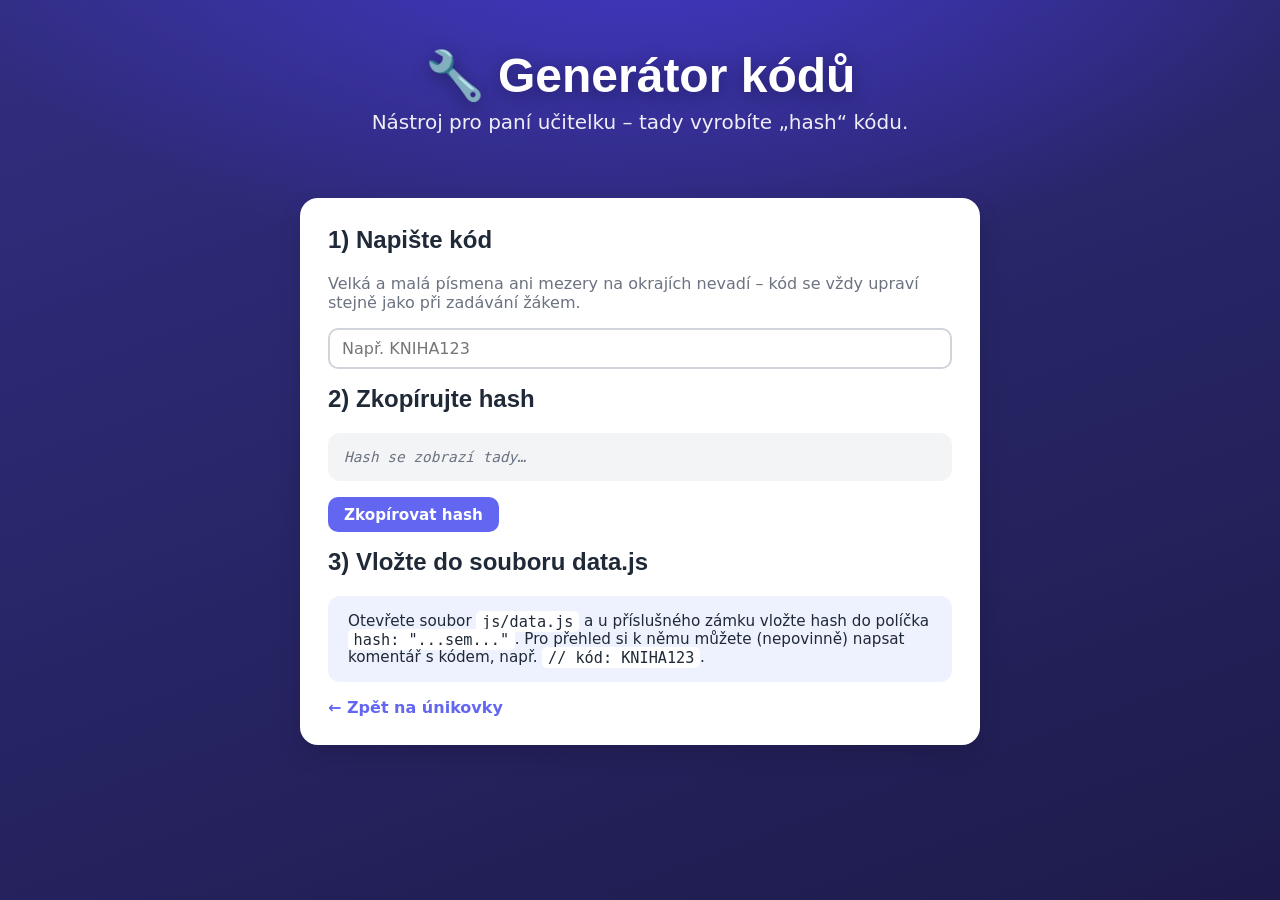
==== admin.html @ 62081350 "Web s únikovkami pro paní učitelku Plosovou Statický web (HTML/CSS/JS) s únikovkami rozdělenými podl" ====
<!DOCTYPE html>
<html lang="cs">
  <head>
    <meta charset="utf-8" />
    <meta name="viewport" content="width=device-width, initial-scale=1" />
    <title>Generátor kódů – únikovky</title>
    <link rel="stylesheet" href="css/styles.css" />
    <style>
      .panel {
        background: #fff;
        max-width: 680px;
        margin: 2rem auto;
        padding: 1.75rem;
        border-radius: var(--radius);
        box-shadow: var(--stin);
      }
      .panel h2 {
        font-family: "Baloo 2", "Nunito", sans-serif;
        margin-top: 0;
      }
      .panel p {
        color: var(--text-svetly);
      }
      .radek {
        display: flex;
        gap: 0.5rem;
        margin: 1rem 0;
      }
      .radek input {
        flex: 1;
      }
      .vysledek {
        background: #f3f4f6;
        border-radius: 12px;
        padding: 1rem;
        word-break: break-all;
        font-family: ui-monospace, "SFMono-Regular", Menlo, Consolas, monospace;
        font-size: 0.9rem;
        min-height: 1.2em;
      }
      .vysledek.prazdny {
        color: var(--text-svetly);
        font-style: italic;
      }
      .navod {
        background: #eef2ff;
        border-radius: 12px;
        padding: 1rem 1.25rem;
        font-size: 0.95rem;
        color: var(--text);
      }
      .navod code {
        background: #fff;
        padding: 0.1rem 0.35rem;
        border-radius: 5px;
      }
      .zpet {
        display: inline-block;
        margin-top: 1rem;
        color: var(--akcent);
        font-weight: 700;
        text-decoration: none;
      }
      .kopirovano {
        color: var(--zelena-tmava);
        font-weight: 700;
        font-size: 0.85rem;
        margin-left: 0.5rem;
      }
    </style>
  </head>
  <body>
    <header class="hlavicka">
      <h1>🔧 Generátor kódů</h1>
      <p class="podnadpis">Nástroj pro paní učitelku – tady vyrobíte „hash“ kódu.</p>
    </header>

    <main>
      <div class="panel">
        <h2>1) Napište kód</h2>
        <p>
          Velká a malá písmena ani mezery na okrajích nevadí – kód se vždy upraví
          stejně jako při zadávání žákem.
        </p>
        <div class="radek">
          <input
            id="kod"
            class="vstup-kod"
            type="text"
            placeholder="Např. KNIHA123"
            autocomplete="off"
          />
        </div>

        <h2>2) Zkopírujte hash</h2>
        <div id="vysledek" class="vysledek prazdny">
          Hash se zobrazí tady…
        </div>
        <div class="radek">
          <button id="kopirovat" class="tlacitko" type="button">
            Zkopírovat hash
          </button>
          <span id="kopirovano" class="kopirovano" hidden>✅ Zkopírováno</span>
        </div>

        <h2>3) Vložte do souboru data.js</h2>
        <div class="navod">
          Otevřete soubor <code>js/data.js</code> a u příslušného zámku vložte
          hash do políčka <code>hash: "...sem..."</code>. Pro přehled si k němu
          můžete (nepovinně) napsat komentář s kódem, např.
          <code>// kód: KNIHA123</code>.
        </div>

        <a class="zpet" href="index.html">← Zpět na únikovky</a>
      </div>
    </main>

    <script src="js/hash.js"></script>
    <script>
      const kod = document.getElementById("kod");
      const vysledek = document.getElementById("vysledek");
      const kopirovat = document.getElementById("kopirovat");
      const kopirovano = document.getElementById("kopirovano");

      async function prepocti() {
        const hodnota = kod.value;
        if (!hodnota.trim()) {
          vysledek.textContent = "Hash se zobrazí tady…";
          vysledek.classList.add("prazdny");
          return;
        }
        vysledek.textContent = await vypocitejHash(hodnota);
        vysledek.classList.remove("prazdny");
      }

      kod.addEventListener("input", () => {
        kopirovano.hidden = true;
        prepocti();
      });

      kopirovat.addEventListener("click", async () => {
        if (vysledek.classList.contains("prazdny")) return;
        try {
          await navigator.clipboard.writeText(vysledek.textContent.trim());
          kopirovano.hidden = false;
        } catch (e) {
          // Záloha: označení textu, pokud schránka není dostupná
          const r = document.createRange();
          r.selectNodeContents(vysledek);
          const s = window.getSelection();
          s.removeAllRanges();
          s.addRange(r);
        }
      });
    </script>
  </body>
</html>
---- css/styles.css ----
/* ==========================================================================
   STYLY WEBU ÚNIKOVEK
   ========================================================================== */

:root {
  --pozadi-1: #312e81;
  --pozadi-2: #1e1b4b;
  --karta: #ffffff;
  --text: #1f2937;
  --text-svetly: #6b7280;
  --akcent: #6366f1;
  --akcent-tmavy: #4f46e5;
  --zelena: #22c55e;
  --zelena-svetla: #dcfce7;
  --zelena-tmava: #15803d;
  --cervena: #ef4444;
  --cervena-svetla: #fee2e2;
  --stin: 0 10px 25px rgba(0, 0, 0, 0.12);
  --radius: 18px;
}

* {
  box-sizing: border-box;
}

body {
  margin: 0;
  font-family: "Nunito", system-ui, -apple-system, "Segoe UI", sans-serif;
  color: var(--text);
  background: radial-gradient(
      1200px 600px at 50% -10%,
      #4338ca 0%,
      transparent 60%
    ),
    linear-gradient(160deg, var(--pozadi-1), var(--pozadi-2));
  min-height: 100vh;
  background-attachment: fixed;
}

/* --- Hlavička ------------------------------------------------------------ */
.hlavicka {
  text-align: center;
  color: #fff;
  padding: 3rem 1.25rem 1rem;
}

.hlavicka h1 {
  font-family: "Baloo 2", "Nunito", sans-serif;
  font-weight: 800;
  font-size: clamp(1.8rem, 5vw, 3rem);
  margin: 0 0 0.4rem;
  text-shadow: 0 4px 18px rgba(0, 0, 0, 0.35);
}

.podnadpis {
  margin: 0;
  font-size: clamp(1rem, 2.5vw, 1.25rem);
  opacity: 0.92;
}

main {
  max-width: 1100px;
  margin: 0 auto;
  padding: 1rem 1.25rem 2rem;
}

/* --- Třída --------------------------------------------------------------- */
.trida {
  margin: 2rem 0;
}

.hlavicka-tridy {
  display: flex;
  align-items: center;
  gap: 0.75rem;
  margin-bottom: 1rem;
}

.nazev-tridy {
  font-family: "Baloo 2", "Nunito", sans-serif;
  color: #fff;
  font-size: clamp(1.3rem, 3.5vw, 1.9rem);
  margin: 0;
  padding: 0.35rem 1rem;
  background: rgba(255, 255, 255, 0.12);
  border: 1px solid rgba(255, 255, 255, 0.18);
  border-radius: 999px;
  backdrop-filter: blur(4px);
}

/* --- Mřížka únikovek ----------------------------------------------------- */
.mrizka {
  display: grid;
  grid-template-columns: repeat(auto-fill, minmax(300px, 1fr));
  gap: 1.25rem;
}

/* --- Karta únikovky ------------------------------------------------------ */
.karta {
  background: var(--karta);
  border-radius: var(--radius);
  box-shadow: var(--stin);
  padding: 1.25rem;
  display: flex;
  flex-direction: column;
  gap: 1rem;
  border: 3px solid transparent;
  transition: border-color 0.3s ease, transform 0.2s ease;
}

.karta.dokonceno {
  border-color: var(--zelena);
}

.karta-hlavicka {
  position: relative;
  padding-right: 4.5rem;
}

.nazev-unikovky {
  font-family: "Baloo 2", "Nunito", sans-serif;
  font-size: 1.3rem;
  margin: 0 0 0.25rem;
  color: var(--text);
}

.popis {
  margin: 0;
  color: var(--text-svetly);
  font-size: 0.95rem;
}

.odznak {
  position: absolute;
  top: 0;
  right: 0;
  background: #f3f4f6;
  color: var(--text-svetly);
  font-weight: 700;
  font-size: 0.85rem;
  padding: 0.3rem 0.6rem;
  border-radius: 999px;
  white-space: nowrap;
}

.odznak.hotovo {
  background: var(--zelena-svetla);
  color: var(--zelena-tmava);
}

/* --- Seznam zámků -------------------------------------------------------- */
.zamky {
  list-style: none;
  margin: 0;
  padding: 0;
  display: flex;
  flex-direction: column;
  gap: 0.75rem;
}

.zamek-radek {
  position: relative;
  display: flex;
  gap: 0.75rem;
  align-items: flex-start;
  background: #f9fafb;
  border: 2px solid #eef0f4;
  border-radius: 14px;
  padding: 0.75rem;
  overflow: hidden;
  transition: background 0.35s ease, border-color 0.35s ease;
}

.zamek-radek.odemknuto {
  background: var(--zelena-svetla);
  border-color: var(--zelena);
}

.zamek-ikona {
  font-size: 1.6rem;
  line-height: 1.6;
  flex-shrink: 0;
  transition: transform 0.3s ease;
}

.zamek-radek.odemknuto .zamek-ikona {
  transform: scale(1.15);
  animation: poskoceni 0.5s ease;
}

.zamek-stred {
  flex: 1;
  min-width: 0;
}

.zamek-nazev {
  margin: 0 0 0.5rem;
  font-weight: 700;
  font-size: 0.98rem;
}

.zamek-radek.odemknuto .zamek-nazev {
  color: var(--zelena-tmava);
}

/* --- Formulář pro kód ---------------------------------------------------- */
.form-kod {
  display: flex;
  gap: 0.5rem;
}

.vstup-kod {
  flex: 1;
  min-width: 0;
  padding: 0.55rem 0.75rem;
  border: 2px solid #d1d5db;
  border-radius: 10px;
  font-size: 1rem;
  font-family: inherit;
  outline: none;
  transition: border-color 0.2s ease;
}

.vstup-kod:focus {
  border-color: var(--akcent);
}

.tlacitko {
  background: var(--akcent);
  color: #fff;
  border: none;
  border-radius: 10px;
  padding: 0.55rem 1rem;
  font-size: 0.95rem;
  font-weight: 700;
  font-family: inherit;
  cursor: pointer;
  transition: background 0.2s ease, transform 0.1s ease;
  white-space: nowrap;
}

.tlacitko:hover:not(:disabled) {
  background: var(--akcent-tmavy);
}

.tlacitko:active:not(:disabled) {
  transform: scale(0.96);
}

.tlacitko:disabled {
  opacity: 0.55;
  cursor: default;
}

.zamek-radek.odemknuto .tlacitko {
  background: var(--zelena);
}

/* --- Stavové hlášky ------------------------------------------------------ */
.stav {
  margin: 0.4rem 0 0;
  font-size: 0.88rem;
  font-weight: 700;
  min-height: 1.1em;
}

.stav.uspech {
  color: var(--zelena-tmava);
}

.stav.chyba {
  color: var(--cervena);
}

/* --- Patička ------------------------------------------------------------- */
.paticka {
  text-align: center;
  color: rgba(255, 255, 255, 0.85);
  padding: 1.5rem 1rem 2.5rem;
  font-size: 0.95rem;
}

/* --- Animace ------------------------------------------------------------- */
@keyframes poskoceni {
  0% { transform: scale(1); }
  50% { transform: scale(1.35) rotate(-8deg); }
  100% { transform: scale(1.15); }
}

.zatreseni {
  animation: zatreseni 0.4s ease;
}

@keyframes zatreseni {
  0%, 100% { transform: translateX(0); }
  20%, 60% { transform: translateX(-7px); }
  40%, 80% { transform: translateX(7px); }
}

/* Konfety */
.konfeta {
  position: absolute;
  top: -10px;
  width: 9px;
  height: 9px;
  border-radius: 2px;
  pointer-events: none;
  animation: padani 1.3s ease-in forwards;
}

@keyframes padani {
  0% { transform: translateY(0) rotate(0deg); opacity: 1; }
  100% { transform: translateY(160px) rotate(540deg); opacity: 0; }
}

@media (prefers-reduced-motion: reduce) {
  *,
  *::before,
  *::after {
    animation: none !important;
    transition: none !important;
  }
}

/* --- Menší obrazovky ----------------------------------------------------- */
@media (max-width: 420px) {
  .form-kod {
    flex-direction: column;
  }
  .tlacitko {
    width: 100%;
  }
}
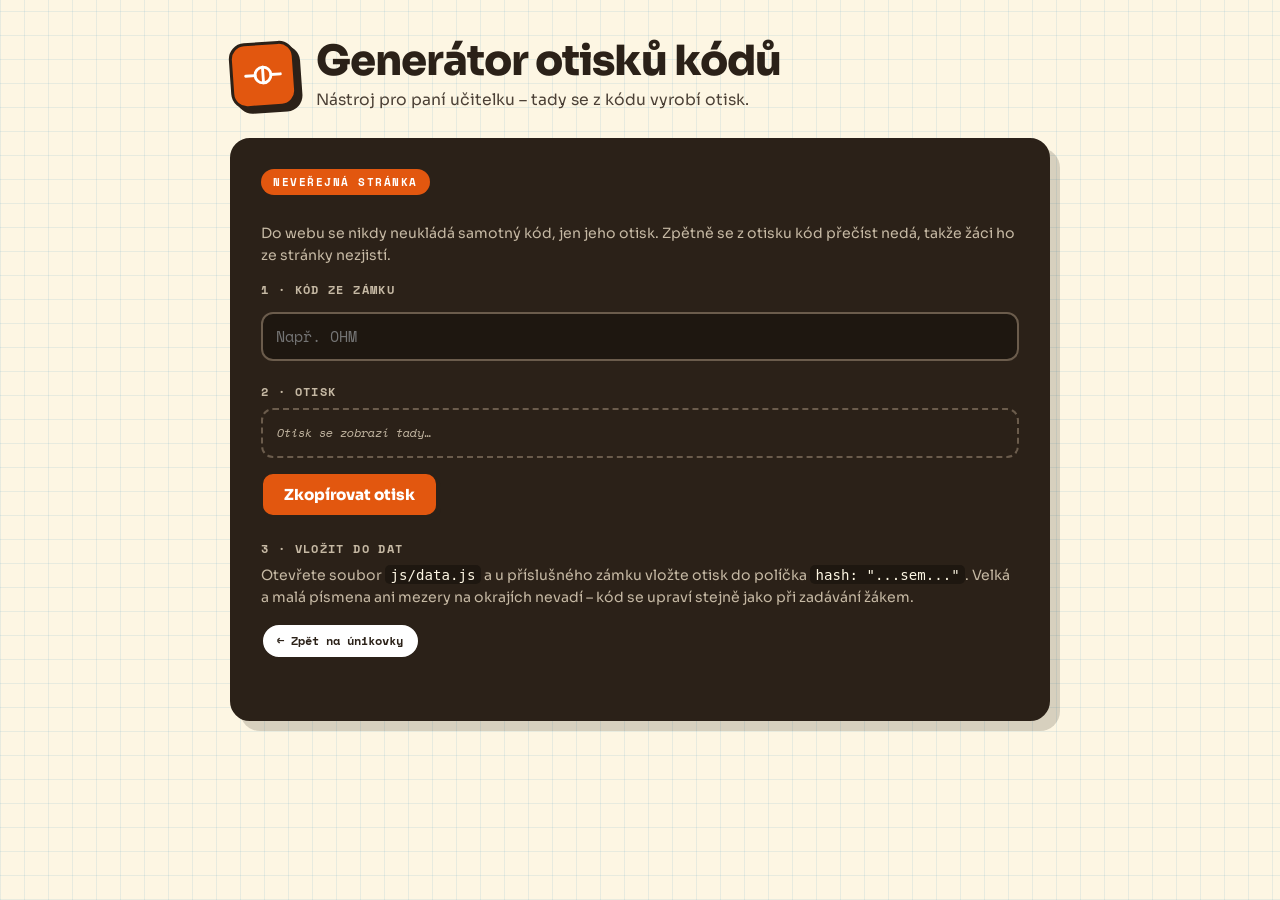
==== commit 8b3e1858: "Redesign: neveřejný generátor otisků (admin.html) a přepsaný README" ====
--- a/admin.html
+++ b/admin.html
@@ -3,115 +3,66 @@
   <head>
     <meta charset="utf-8" />
     <meta name="viewport" content="width=device-width, initial-scale=1" />
-    <title>Generátor kódů – únikovky</title>
+    <title>Generátor otisků – únikovky</title>
+    <meta name="description" content="Nástroj pro vytvoření otisku kódu." />
+    <link rel="preconnect" href="https://fonts.gstatic.com" crossorigin />
+    <link
+      href="https://fonts.googleapis.com/css2?family=Sora:wght@400;600;700;800&family=Space+Mono:wght@400;700&display=swap"
+      rel="stylesheet"
+    />
     <link rel="stylesheet" href="css/styles.css" />
-    <style>
-      .panel {
-        background: #fff;
-        max-width: 680px;
-        margin: 2rem auto;
-        padding: 1.75rem;
-        border-radius: var(--radius);
-        box-shadow: var(--stin);
-      }
-      .panel h2 {
-        font-family: "Baloo 2", "Nunito", sans-serif;
-        margin-top: 0;
-      }
-      .panel p {
-        color: var(--text-svetly);
-      }
-      .radek {
-        display: flex;
-        gap: 0.5rem;
-        margin: 1rem 0;
-      }
-      .radek input {
-        flex: 1;
-      }
-      .vysledek {
-        background: #f3f4f6;
-        border-radius: 12px;
-        padding: 1rem;
-        word-break: break-all;
-        font-family: ui-monospace, "SFMono-Regular", Menlo, Consolas, monospace;
-        font-size: 0.9rem;
-        min-height: 1.2em;
-      }
-      .vysledek.prazdny {
-        color: var(--text-svetly);
-        font-style: italic;
-      }
-      .navod {
-        background: #eef2ff;
-        border-radius: 12px;
-        padding: 1rem 1.25rem;
-        font-size: 0.95rem;
-        color: var(--text);
-      }
-      .navod code {
-        background: #fff;
-        padding: 0.1rem 0.35rem;
-        border-radius: 5px;
-      }
-      .zpet {
-        display: inline-block;
-        margin-top: 1rem;
-        color: var(--akcent);
-        font-weight: 700;
-        text-decoration: none;
-      }
-      .kopirovano {
-        color: var(--zelena-tmava);
-        font-weight: 700;
-        font-size: 0.85rem;
-        margin-left: 0.5rem;
-      }
-    </style>
+    <link
+      rel="icon"
+      href="data:image/svg+xml,<svg xmlns='http://www.w3.org/2000/svg' viewBox='0 0 24 24' fill='none' stroke='%23e2570f' stroke-width='2'><circle cx='12' cy='12' r='5'/><path d='M1 12h6M17 12h6M12 7v10'/></svg>"
+    />
+    <meta name="robots" content="noindex" />
   </head>
   <body>
     <header class="hlavicka">
-      <h1>🔧 Generátor kódů</h1>
-      <p class="podnadpis">Nástroj pro paní učitelku – tady vyrobíte „hash“ kódu.</p>
+      <span class="hlavicka-znak"><svg width="38" height="38" viewBox="0 0 24 24" fill="none" stroke="currentColor" stroke-width="1.8" stroke-linecap="round" stroke-linejoin="round" aria-hidden="true"><circle cx="12" cy="12" r="5"/><path d="M1 12h6M17 12h6M12 7v10"/></svg></span>
+      <div>
+        <h1>Generátor otisků kódů</h1>
+        <p class="podnadpis">Nástroj pro paní učitelku – tady se z kódu vyrobí otisk.</p>
+      </div>
     </header>
 
     <main>
       <div class="panel">
-        <h2>1) Napište kód</h2>
-        <p>
-          Velká a malá písmena ani mezery na okrajích nevadí – kód se vždy upraví
-          stejně jako při zadávání žákem.
+        <span class="stitek-neverejne">NEVEŘEJNÁ STRÁNKA</span>
+        <p class="navod">
+          Do webu se nikdy neukládá samotný kód, jen jeho otisk. Zpětně se
+          z otisku kód přečíst nedá, takže žáci ho ze stránky nezjistí.
         </p>
+
+        <h2>1 · Kód ze zámku</h2>
         <div class="radek">
           <input
             id="kod"
             class="vstup-kod"
             type="text"
-            placeholder="Např. KNIHA123"
+            placeholder="Např. OHM"
             autocomplete="off"
           />
         </div>
 
-        <h2>2) Zkopírujte hash</h2>
-        <div id="vysledek" class="vysledek prazdny">
-          Hash se zobrazí tady…
-        </div>
+        <h2>2 · Otisk</h2>
+        <div id="vysledek" class="vysledek prazdny">Otisk se zobrazí tady…</div>
         <div class="radek">
-          <button id="kopirovat" class="tlacitko" type="button">
-            Zkopírovat hash
-          </button>
-          <span id="kopirovano" class="kopirovano" hidden>✅ Zkopírováno</span>
+          <button id="kopirovat" class="tlacitko" type="button">Zkopírovat otisk</button>
+          <span id="kopirovano" class="kopirovano" hidden>Zkopírováno</span>
         </div>
 
-        <h2>3) Vložte do souboru data.js</h2>
+        <h2>3 · Vložit do dat</h2>
         <div class="navod">
           Otevřete soubor <code>js/data.js</code> a u příslušného zámku vložte
-          hash do políčka <code>hash: "...sem..."</code>. Pro přehled si k němu
-          můžete (nepovinně) napsat komentář s kódem, např.
-          <code>// kód: KNIHA123</code>.
+          otisk do políčka <code>hash: "...sem..."</code>. Velká a malá písmena
+          ani mezery na okrajích nevadí – kód se upraví stejně jako při zadávání
+          žákem.
         </div>
 
-        <a class="zpet" href="index.html">← Zpět na únikovky</a>
+        <div class="radek">
+          <a class="tlacitko-zpet" href="index.html">← Zpět na únikovky</a>
+        </div>
       </div>
     </main>
 
@@ -125,7 +76,7 @@
       async function prepocti() {
         const hodnota = kod.value;
         if (!hodnota.trim()) {
-          vysledek.textContent = "Hash se zobrazí tady…";
+          vysledek.textContent = "Otisk se zobrazí tady…";
           vysledek.classList.add("prazdny");
           return;
         }
@@ -144,7 +95,6 @@
           await navigator.clipboard.writeText(vysledek.textContent.trim());
           kopirovano.hidden = false;
         } catch (e) {
-          // Záloha: označení textu, pokud schránka není dostupná
           const r = document.createRange();
           r.selectNodeContents(vysledek);
           const s = window.getSelection();
--- a/css/styles.css
+++ b/css/styles.css
@@ -1,333 +1,467 @@
 /* ==========================================================================
-   STYLY WEBU ÚNIKOVEK
+   VZHLED WEBU – "dílenský štítek"
+   Barvy, písma a tvary na jednom místě. Když chcete jinou barvu, stačí
+   změnit hodnotu v bloku :root níže.
    ========================================================================== */
 
 :root {
-  --pozadi-1: #312e81;
-  --pozadi-2: #1e1b4b;
-  --karta: #ffffff;
-  --text: #1f2937;
-  --text-svetly: #6b7280;
-  --akcent: #6366f1;
-  --akcent-tmavy: #4f46e5;
-  --zelena: #22c55e;
-  --zelena-svetla: #dcfce7;
-  --zelena-tmava: #15803d;
-  --cervena: #ef4444;
-  --cervena-svetla: #fee2e2;
-  --stin: 0 10px 25px rgba(0, 0, 0, 0.12);
-  --radius: 18px;
-}
-
-* {
-  box-sizing: border-box;
-}
+  --inkoust: #2b2118;
+  --papir: #fdf6e3;
+  --papir-tmavsi: #f0e7d2;
+  --oranzova: #e2570f;
+  --oranzova-svetla: #f08a4b;
+  --modra: #0f7ab8;
+  --zelena: #2f7d4f;
+  --zelena-svetla: #e8f6ed;
+  --cervena: #c8102e;
+  --seda: #8a7a68;
+  --seda-svetla: #c6b9a4;
+  --radius: 16px;
+  --ram: 3px;
+  --stin: 4px 4px 0 var(--inkoust);
+}
+
+* { box-sizing: border-box; }
 
 body {
   margin: 0;
-  font-family: "Nunito", system-ui, -apple-system, "Segoe UI", sans-serif;
-  color: var(--text);
-  background: radial-gradient(
-      1200px 600px at 50% -10%,
-      #4338ca 0%,
-      transparent 60%
-    ),
-    linear-gradient(160deg, var(--pozadi-1), var(--pozadi-2));
+  font-family: "Sora", system-ui, sans-serif;
+  color: var(--inkoust);
+  background-color: var(--papir);
+  background-image:
+    repeating-linear-gradient(0deg, rgba(15, 122, 184, 0.09) 0 1px, transparent 1px 24px),
+    repeating-linear-gradient(90deg, rgba(15, 122, 184, 0.09) 0 1px, transparent 1px 24px);
   min-height: 100vh;
-  background-attachment: fixed;
-}
-
-/* --- Hlavička ------------------------------------------------------------ */
+}
+
+main { max-width: 860px; margin: 0 auto; padding: 0 1.25rem 3rem; }
+
+a { color: var(--oranzova); }
+a:hover { color: #a83c05; }
+
+/* ---------- Hlavička ---------- */
+
 .hlavicka {
-  text-align: center;
+  max-width: 860px;
+  margin: 0 auto;
+  padding: 2.5rem 1.25rem 1.75rem;
+  display: flex;
+  gap: 1.25rem;
+  align-items: center;
+}
+
+.hlavicka-znak {
+  flex: none;
+  border: var(--ram) solid var(--inkoust);
+  border-radius: var(--radius);
+  background: var(--oranzova);
   color: #fff;
-  padding: 3rem 1.25rem 1rem;
+  padding: 0.7rem;
+  display: flex;
+  transform: rotate(-4deg);
+  box-shadow: 5px 5px 0 var(--inkoust);
 }
 
 .hlavicka h1 {
-  font-family: "Baloo 2", "Nunito", sans-serif;
+  font-size: clamp(1.9rem, 5vw, 2.6rem);
   font-weight: 800;
-  font-size: clamp(1.8rem, 5vw, 3rem);
+  letter-spacing: -0.025em;
+  line-height: 1.05;
   margin: 0 0 0.4rem;
-  text-shadow: 0 4px 18px rgba(0, 0, 0, 0.35);
-}
-
-.podnadpis {
-  margin: 0;
-  font-size: clamp(1rem, 2.5vw, 1.25rem);
-  opacity: 0.92;
-}
-
-main {
-  max-width: 1100px;
-  margin: 0 auto;
-  padding: 1rem 1.25rem 2rem;
-}
-
-/* --- Třída --------------------------------------------------------------- */
+}
+
+.podnadpis { margin: 0; color: #4b4036; font-size: 0.98rem; }
+
+/* ---------- Třídy ---------- */
+
+.obal-trid { display: grid; grid-template-columns: repeat(2, 1fr); gap: 1rem; }
+
 .trida {
-  margin: 2rem 0;
-}
-
-.hlavicka-tridy {
-  display: flex;
-  align-items: center;
-  gap: 0.75rem;
-  margin-bottom: 1rem;
-}
-
-.nazev-tridy {
-  font-family: "Baloo 2", "Nunito", sans-serif;
-  color: #fff;
-  font-size: clamp(1.3rem, 3.5vw, 1.9rem);
-  margin: 0;
-  padding: 0.35rem 1rem;
-  background: rgba(255, 255, 255, 0.12);
-  border: 1px solid rgba(255, 255, 255, 0.18);
-  border-radius: 999px;
-  backdrop-filter: blur(4px);
-}
-
-/* --- Mřížka únikovek ----------------------------------------------------- */
-.mrizka {
-  display: grid;
-  grid-template-columns: repeat(auto-fill, minmax(300px, 1fr));
-  gap: 1.25rem;
-}
-
-/* --- Karta únikovky ------------------------------------------------------ */
-.karta {
-  background: var(--karta);
+  border: var(--ram) solid var(--inkoust);
   border-radius: var(--radius);
+  background: #fff;
+  padding: 1.1rem;
   box-shadow: var(--stin);
-  padding: 1.25rem;
-  display: flex;
-  flex-direction: column;
-  gap: 1rem;
-  border: 3px solid transparent;
-  transition: border-color 0.3s ease, transform 0.2s ease;
-}
-
-.karta.dokonceno {
-  border-color: var(--zelena);
-}
-
-.karta-hlavicka {
-  position: relative;
-  padding-right: 4.5rem;
-}
-
-.nazev-unikovky {
-  font-family: "Baloo 2", "Nunito", sans-serif;
-  font-size: 1.3rem;
-  margin: 0 0 0.25rem;
-  color: var(--text);
-}
-
-.popis {
-  margin: 0;
-  color: var(--text-svetly);
-  font-size: 0.95rem;
-}
-
-.odznak {
-  position: absolute;
-  top: 0;
-  right: 0;
-  background: #f3f4f6;
-  color: var(--text-svetly);
-  font-weight: 700;
-  font-size: 0.85rem;
-  padding: 0.3rem 0.6rem;
-  border-radius: 999px;
-  white-space: nowrap;
-}
-
-.odznak.hotovo {
-  background: var(--zelena-svetla);
-  color: var(--zelena-tmava);
-}
-
-/* --- Seznam zámků -------------------------------------------------------- */
-.zamky {
-  list-style: none;
-  margin: 0;
-  padding: 0;
   display: flex;
   flex-direction: column;
   gap: 0.75rem;
 }
 
+.hlavicka-tridy { display: flex; align-items: center; gap: 0.6rem; }
+
+.nazev-tridy {
+  font-size: 1.5rem;
+  font-weight: 800;
+  letter-spacing: -0.02em;
+  margin: 0;
+}
+
+.znak-tridy {
+  border: 2.5px solid var(--inkoust);
+  border-radius: 10px;
+  background: var(--papir);
+  padding: 0.3rem;
+  display: flex;
+  color: var(--modra);
+}
+
+.seznam-unikovek { display: flex; flex-direction: column; gap: 0.6rem; }
+
+.prazdno {
+  border: 2px dashed var(--seda-svetla);
+  border-radius: 10px;
+  padding: 1.1rem 0.75rem;
+  text-align: center;
+  font-size: 0.82rem;
+  color: var(--seda);
+  line-height: 1.4;
+}
+
+/* ---------- Odkaz na únikovku ---------- */
+
+.unikovka-odkaz {
+  display: flex;
+  align-items: center;
+  gap: 0.7rem;
+  text-decoration: none;
+  color: inherit;
+  border: 2.5px solid var(--inkoust);
+  border-radius: 12px;
+  background: var(--papir);
+  padding: 0.7rem 0.8rem;
+  transition: transform 0.12s ease, box-shadow 0.12s ease;
+}
+
+.unikovka-odkaz:hover { transform: translate(-2px, -2px); box-shadow: 3px 3px 0 var(--inkoust); color: inherit; }
+.unikovka-odkaz.dokonceno { border-color: var(--zelena); background: var(--zelena-svetla); }
+
+.unikovka-ikona {
+  flex: none;
+  border: 2.5px solid var(--inkoust);
+  border-radius: 10px;
+  background: #fff;
+  padding: 0.3rem;
+  display: flex;
+  color: var(--oranzova);
+}
+
+.unikovka-odkaz.dokonceno .unikovka-ikona { border-color: var(--zelena); color: var(--zelena); }
+
+.unikovka-stred { flex: 1; display: flex; flex-direction: column; gap: 0.15rem; min-width: 0; }
+.unikovka-nazev { font-weight: 700; font-size: 1rem; }
+.unikovka-popis { font-size: 0.8rem; color: var(--seda); }
+
+.odznak {
+  flex: none;
+  font-family: "Space Mono", ui-monospace, monospace;
+  font-size: 0.72rem;
+  font-weight: 700;
+  letter-spacing: 0.06em;
+  border: 2px solid var(--inkoust);
+  border-radius: 999px;
+  padding: 0.2rem 0.55rem;
+  background: #fff;
+}
+
+.odznak.hotovo { background: var(--zelena); border-color: var(--zelena); color: #fff; }
+.sipka { font-size: 1.3rem; color: var(--seda); }
+
+/* ---------- Detail únikovky ---------- */
+
+.obal-detail { padding-top: 1.5rem; }
+
+.tlacitko-zpet {
+  display: inline-block;
+  font-family: "Space Mono", ui-monospace, monospace;
+  font-size: 0.78rem;
+  font-weight: 700;
+  text-decoration: none;
+  color: var(--inkoust);
+  border: 2.5px solid var(--inkoust);
+  border-radius: 999px;
+  background: #fff;
+  padding: 0.4rem 0.9rem;
+  margin-bottom: 1.1rem;
+}
+
+.tlacitko-zpet:hover { background: var(--papir-tmavsi); color: var(--inkoust); }
+
+.detail-hlavicka {
+  border: var(--ram) solid var(--inkoust);
+  border-radius: var(--radius);
+  background: #fff;
+  padding: 1.4rem;
+  box-shadow: var(--stin);
+  margin-bottom: 1.25rem;
+}
+
+.stitek-trida {
+  display: inline-block;
+  font-family: "Space Mono", ui-monospace, monospace;
+  font-size: 0.7rem;
+  font-weight: 700;
+  letter-spacing: 0.12em;
+  background: var(--inkoust);
+  color: var(--papir);
+  padding: 0.25rem 0.65rem;
+  border-radius: 999px;
+}
+
+.detail-nazev {
+  font-size: clamp(1.5rem, 4.5vw, 2rem);
+  font-weight: 800;
+  letter-spacing: -0.02em;
+  margin: 0.6rem 0 0.4rem;
+}
+
+.detail-popis { margin: 0; color: #4b4036; font-size: 0.95rem; }
+
+.postup {
+  margin-top: 1.1rem;
+  border: 2.5px solid var(--inkoust);
+  border-radius: 12px;
+  background: var(--papir);
+  padding: 0.7rem 0.8rem;
+}
+
+.postup-text {
+  display: block;
+  font-family: "Space Mono", ui-monospace, monospace;
+  font-size: 0.75rem;
+  font-weight: 700;
+  letter-spacing: 0.06em;
+  text-transform: uppercase;
+  margin-bottom: 0.45rem;
+}
+
+.postup-bar {
+  height: 15px;
+  border: 2.5px solid var(--inkoust);
+  border-radius: 999px;
+  background: var(--papir-tmavsi);
+  overflow: hidden;
+}
+
+.postup-vypln {
+  height: 100%;
+  width: 0;
+  background: repeating-linear-gradient(135deg, var(--oranzova) 0 8px, var(--oranzova-svetla) 8px 16px);
+  transition: width 0.4s ease;
+}
+
+.postup.hotovo .postup-vypln {
+  background: repeating-linear-gradient(135deg, var(--zelena) 0 8px, #57a877 8px 16px);
+}
+
+.vse-hotovo {
+  display: none;
+  margin: 0.9rem 0 0;
+  font-weight: 700;
+  color: var(--zelena);
+}
+
+.vse-hotovo.zobraz { display: block; }
+
+/* ---------- Zámky ---------- */
+
+.zamky { list-style: none; margin: 0; padding: 0; display: flex; flex-direction: column; gap: 0.75rem; }
+
 .zamek-radek {
   position: relative;
-  display: flex;
-  gap: 0.75rem;
+  overflow: hidden;
+  display: flex;
+  gap: 0.8rem;
   align-items: flex-start;
-  background: #f9fafb;
-  border: 2px solid #eef0f4;
-  border-radius: 14px;
-  padding: 0.75rem;
-  overflow: hidden;
-  transition: background 0.35s ease, border-color 0.35s ease;
-}
+  border: var(--ram) solid var(--inkoust);
+  border-radius: var(--radius);
+  background: #fff;
+  padding: 1rem;
+  box-shadow: var(--stin);
+}
+
+.zamek-cislo {
+  font-family: "Space Mono", ui-monospace, monospace;
+  font-size: 0.8rem;
+  font-weight: 700;
+  color: var(--seda);
+  padding-top: 0.45rem;
+}
+
+.zamek-ikona {
+  flex: none;
+  border: 2.5px solid var(--inkoust);
+  border-radius: 10px;
+  background: var(--papir);
+  padding: 0.35rem;
+  display: flex;
+  color: var(--modra);
+}
+
+.zamek-stred { flex: 1; min-width: 0; }
+.zamek-nazev { margin: 0.3rem 0 0.7rem; font-weight: 700; font-size: 1.02rem; }
 
 .zamek-radek.odemknuto {
+  border-color: var(--zelena);
   background: var(--zelena-svetla);
-  border-color: var(--zelena);
-}
-
-.zamek-ikona {
-  font-size: 1.6rem;
-  line-height: 1.6;
-  flex-shrink: 0;
-  transition: transform 0.3s ease;
-}
-
-.zamek-radek.odemknuto .zamek-ikona {
-  transform: scale(1.15);
-  animation: poskoceni 0.5s ease;
-}
-
-.zamek-stred {
-  flex: 1;
-  min-width: 0;
-}
-
-.zamek-nazev {
-  margin: 0 0 0.5rem;
-  font-weight: 700;
-  font-size: 0.98rem;
-}
-
-.zamek-radek.odemknuto .zamek-nazev {
-  color: var(--zelena-tmava);
-}
-
-/* --- Formulář pro kód ---------------------------------------------------- */
-.form-kod {
-  display: flex;
-  gap: 0.5rem;
-}
+  box-shadow: 4px 4px 0 rgba(47, 125, 79, 0.35);
+}
+
+.zamek-radek.odemknuto .zamek-ikona { border-color: var(--zelena); color: var(--zelena); background: #fff; }
+.zamek-radek.odemknuto .zamek-nazev { color: #1f5c39; margin-bottom: 0.3rem; }
+.zamek-radek.odemknuto .form-kod { display: none; }
+
+/* ---------- Formulář ---------- */
+
+.form-kod { display: flex; gap: 0.6rem; flex-wrap: wrap; }
 
 .vstup-kod {
   flex: 1;
-  min-width: 0;
-  padding: 0.55rem 0.75rem;
-  border: 2px solid #d1d5db;
-  border-radius: 10px;
-  font-size: 1rem;
-  font-family: inherit;
+  min-width: 150px;
+  font-family: "Space Mono", ui-monospace, monospace;
+  font-size: 0.95rem;
+  padding: 0.7rem 0.8rem;
+  border: 2.5px solid var(--inkoust);
+  border-radius: 12px;
+  background: var(--papir);
+  color: var(--inkoust);
   outline: none;
-  transition: border-color 0.2s ease;
-}
-
-.vstup-kod:focus {
-  border-color: var(--akcent);
-}
+}
+
+.vstup-kod:focus { border-color: var(--modra); }
 
 .tlacitko {
-  background: var(--akcent);
+  font-family: "Sora", system-ui, sans-serif;
+  font-weight: 800;
+  font-size: 0.95rem;
+  padding: 0.7rem 1.3rem;
+  border: 2.5px solid var(--inkoust);
+  border-radius: 12px;
+  background: var(--oranzova);
   color: #fff;
-  border: none;
-  border-radius: 10px;
-  padding: 0.55rem 1rem;
-  font-size: 0.95rem;
-  font-weight: 700;
-  font-family: inherit;
   cursor: pointer;
-  transition: background 0.2s ease, transform 0.1s ease;
-  white-space: nowrap;
-}
-
-.tlacitko:hover:not(:disabled) {
-  background: var(--akcent-tmavy);
-}
-
-.tlacitko:active:not(:disabled) {
-  transform: scale(0.96);
-}
-
-.tlacitko:disabled {
-  opacity: 0.55;
-  cursor: default;
-}
-
-.zamek-radek.odemknuto .tlacitko {
-  background: var(--zelena);
-}
-
-/* --- Stavové hlášky ------------------------------------------------------ */
-.stav {
-  margin: 0.4rem 0 0;
-  font-size: 0.88rem;
-  font-weight: 700;
-  min-height: 1.1em;
-}
-
-.stav.uspech {
-  color: var(--zelena-tmava);
-}
-
-.stav.chyba {
-  color: var(--cervena);
-}
-
-/* --- Patička ------------------------------------------------------------- */
+  box-shadow: 3px 3px 0 var(--inkoust);
+  min-height: 44px;
+}
+
+.tlacitko:hover:not(:disabled) { transform: translate(-1px, -1px); box-shadow: 4px 4px 0 var(--inkoust); }
+.tlacitko:disabled { opacity: 0.5; cursor: default; box-shadow: none; }
+
+.stav { margin: 0.6rem 0 0; font-family: "Space Mono", ui-monospace, monospace; font-size: 0.8rem; font-weight: 700; }
+.stav.uspech { color: var(--zelena); }
+.stav.chyba { color: var(--cervena); }
+.zamek-radek.chybny { border-color: var(--cervena); box-shadow: 4px 4px 0 rgba(200, 16, 46, 0.35); }
+.zamek-radek.chybny .vstup-kod { border-color: var(--cervena); background: #fff; }
+
+/* ---------- Nenalezeno / patička ---------- */
+
+.nenalezeno {
+  border: var(--ram) solid var(--inkoust);
+  border-radius: var(--radius);
+  background: #fff;
+  padding: 1.75rem;
+  box-shadow: var(--stin);
+  text-align: center;
+}
+
 .paticka {
   text-align: center;
-  color: rgba(255, 255, 255, 0.85);
-  padding: 1.5rem 1rem 2.5rem;
-  font-size: 0.95rem;
-}
-
-/* --- Animace ------------------------------------------------------------- */
-@keyframes poskoceni {
-  0% { transform: scale(1); }
-  50% { transform: scale(1.35) rotate(-8deg); }
-  100% { transform: scale(1.15); }
-}
-
-.zatreseni {
-  animation: zatreseni 0.4s ease;
-}
+  padding: 1.5rem;
+  font-family: "Space Mono", ui-monospace, monospace;
+  font-size: 0.75rem;
+  letter-spacing: 0.14em;
+  text-transform: uppercase;
+  color: var(--seda);
+}
+
+/* ---------- Animace ---------- */
+
+.zatreseni { animation: zatreseni 0.35s; }
 
 @keyframes zatreseni {
   0%, 100% { transform: translateX(0); }
-  20%, 60% { transform: translateX(-7px); }
-  40%, 80% { transform: translateX(7px); }
-}
-
-/* Konfety */
+  20% { transform: translateX(-6px); }
+  40% { transform: translateX(6px); }
+  60% { transform: translateX(-4px); }
+  80% { transform: translateX(4px); }
+}
+
 .konfeta {
   position: absolute;
-  top: -10px;
-  width: 9px;
-  height: 9px;
-  border-radius: 2px;
-  pointer-events: none;
-  animation: padani 1.3s ease-in forwards;
-}
-
-@keyframes padani {
-  0% { transform: translateY(0) rotate(0deg); opacity: 1; }
-  100% { transform: translateY(160px) rotate(540deg); opacity: 0; }
+  top: -12px;
+  width: 8px;
+  height: 12px;
+  border: 1.5px solid var(--inkoust);
+  animation: pad 1.2s ease-in forwards;
+}
+
+@keyframes pad {
+  to { transform: translateY(220px) rotate(540deg); opacity: 0; }
 }
 
 @media (prefers-reduced-motion: reduce) {
-  *,
-  *::before,
-  *::after {
-    animation: none !important;
-    transition: none !important;
-  }
-}
-
-/* --- Menší obrazovky ----------------------------------------------------- */
-@media (max-width: 420px) {
-  .form-kod {
-    flex-direction: column;
-  }
-  .tlacitko {
-    width: 100%;
-  }
-}
+  .konfeta, .zatreseni, .postup-vypln { animation: none; transition: none; }
+}
+
+/* ---------- Mobil ---------- */
+
+@media (max-width: 640px) {
+  .obal-trid { grid-template-columns: 1fr; }
+  .hlavicka { flex-direction: column; align-items: flex-start; padding-top: 1.75rem; }
+  .zamek-radek { flex-wrap: wrap; }
+  .form-kod .tlacitko { flex: 1; }
+}
+
+/* ---------- Generátor otisků (admin.html) ---------- */
+
+.panel {
+  border: var(--ram) solid var(--inkoust);
+  border-radius: 20px;
+  background: var(--inkoust);
+  color: var(--papir);
+  padding: 1.75rem;
+  box-shadow: 10px 10px 0 rgba(43, 33, 24, 0.18);
+}
+
+.panel h2 {
+  font-family: "Space Mono", ui-monospace, monospace;
+  font-size: 0.72rem;
+  font-weight: 700;
+  letter-spacing: 0.12em;
+  text-transform: uppercase;
+  color: var(--seda-svetla);
+  margin: 1.4rem 0 0.5rem;
+}
+
+.panel h2:first-of-type { margin-top: 0; }
+.panel .vstup-kod { width: 100%; background: #1e1710; color: var(--papir); border-color: #6b5c4c; }
+
+.stitek-neverejne {
+  display: inline-block;
+  font-family: "Space Mono", ui-monospace, monospace;
+  font-size: 0.68rem;
+  font-weight: 700;
+  letter-spacing: 0.14em;
+  background: var(--oranzova);
+  color: #fff;
+  padding: 0.3rem 0.75rem;
+  border-radius: 999px;
+  margin-bottom: 0.9rem;
+}
+
+.vysledek {
+  font-family: "Space Mono", ui-monospace, monospace;
+  font-size: 0.78rem;
+  line-height: 1.6;
+  word-break: break-all;
+  padding: 0.8rem 0.9rem;
+  border: 2.5px dashed #6b5c4c;
+  border-radius: 12px;
+  color: var(--oranzova-svetla);
+  min-height: 1.2em;
+}
+
+.vysledek.prazdny { color: var(--seda-svetla); font-style: italic; }
+.navod { font-size: 0.88rem; color: var(--seda-svetla); line-height: 1.55; }
+.navod code { background: #1e1710; padding: 0.1rem 0.35rem; border-radius: 5px; color: var(--papir); }
+.radek { display: flex; gap: 0.6rem; align-items: center; margin: 0.9rem 0; flex-wrap: wrap; }
+.kopirovano { font-family: "Space Mono", ui-monospace, monospace; font-size: 0.78rem; font-weight: 700; color: #57a877; }
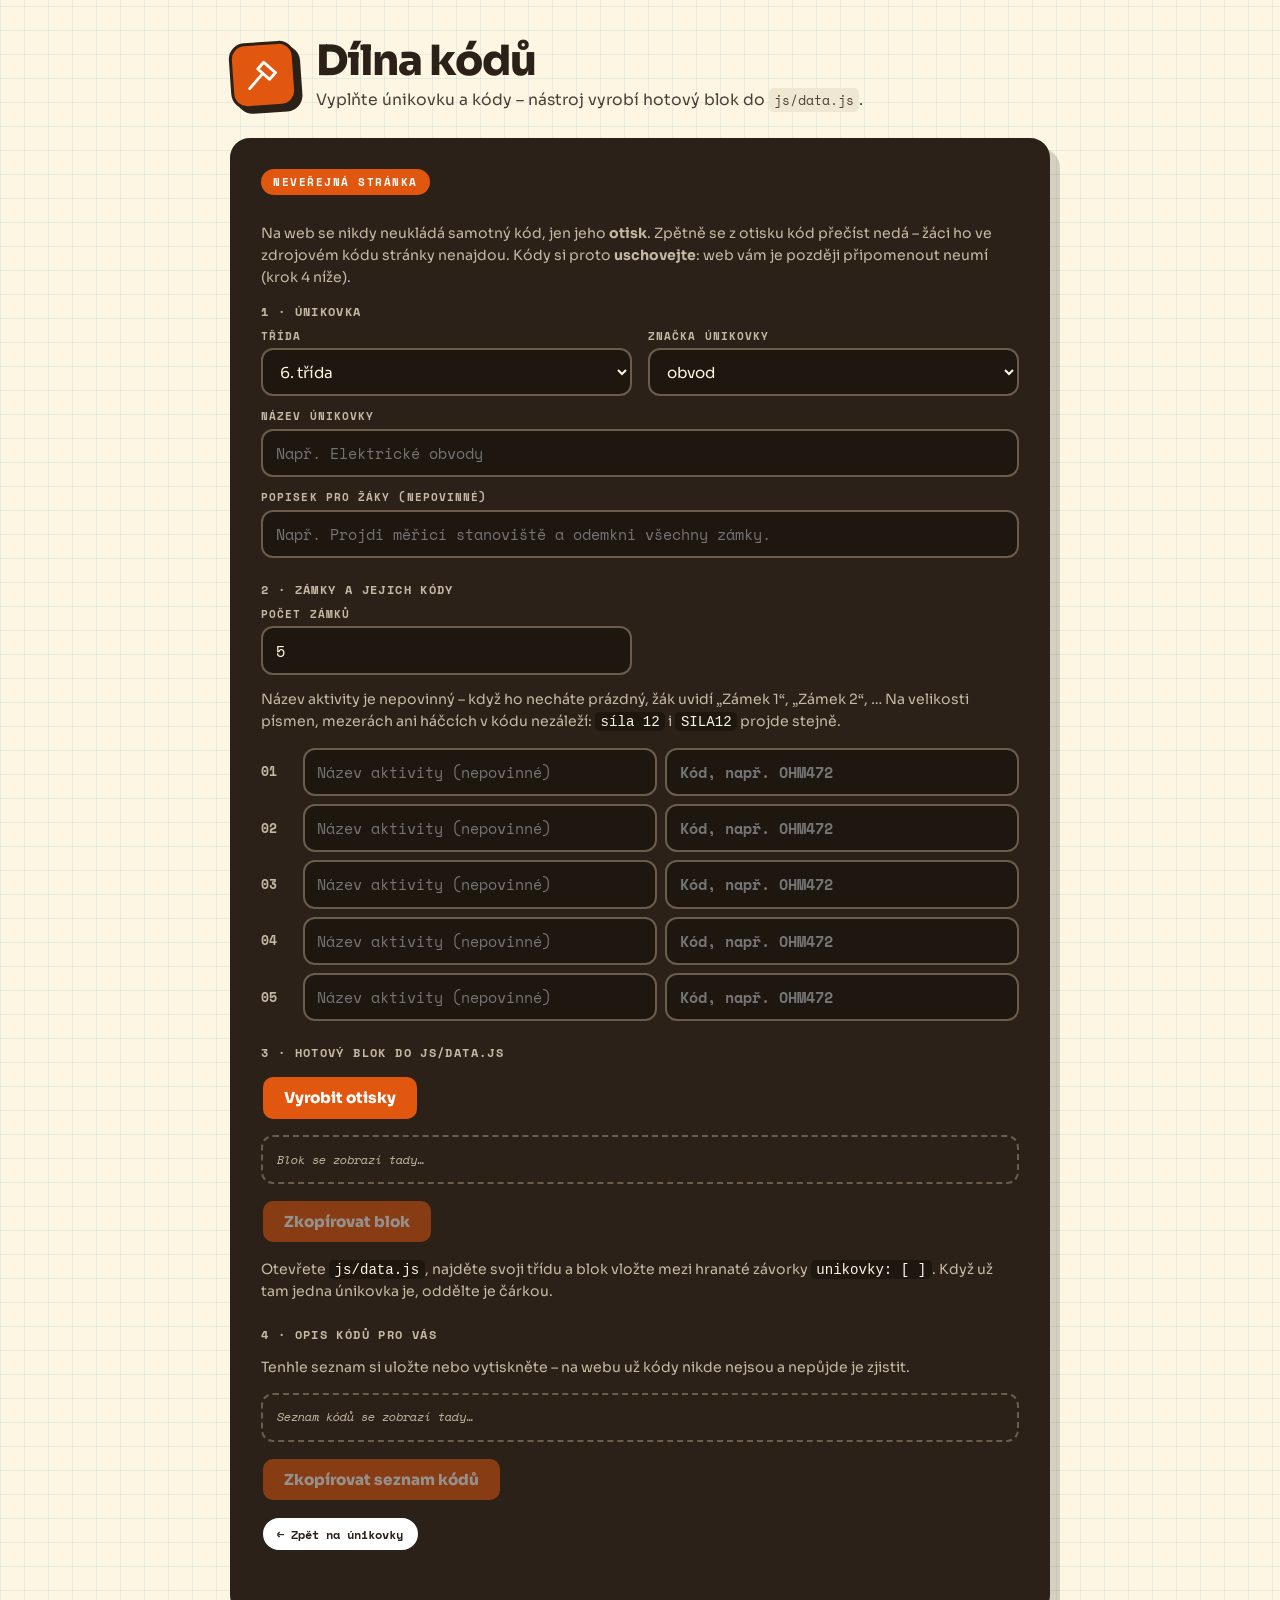
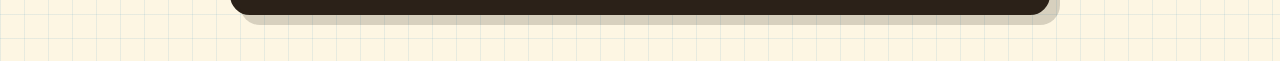
==== commit 1836fa6f: "Příprava na vkládání únikovek s tajnými kódy Web je připravený na vložení názvů únikovek, počtu zámk" ====
--- a/admin.html
+++ b/admin.html
@@ -3,8 +3,8 @@
   <head>
     <meta charset="utf-8" />
     <meta name="viewport" content="width=device-width, initial-scale=1" />
-    <title>Generátor otisků – únikovky</title>
-    <meta name="description" content="Nástroj pro vytvoření otisku kódu." />
+    <title>Dílna kódů – únikovky</title>
+    <meta name="description" content="Nástroj pro vytvoření otisků kódů celé únikovky." />
     <link rel="preconnect" href="https://fonts.gstatic.com" crossorigin />
     <link
       href="https://fonts.googleapis.com/css2?family=Sora:wght@400;600;700;800&family=Space+Mono:wght@400;700&display=swap"
@@ -19,10 +19,10 @@
   </head>
   <body>
     <header class="hlavicka">
-      <span class="hlavicka-znak"><svg width="38" height="38" viewBox="0 0 24 24" fill="none" stroke="currentColor" stroke-width="1.8" stroke-linecap="round" stroke-linejoin="round" aria-hidden="true"><circle cx="12" cy="12" r="5"/><path d="M1 12h6M17 12h6M12 7v10"/></svg></span>
+      <span class="hlavicka-znak"><svg width="38" height="38" viewBox="0 0 24 24" fill="none" stroke="currentColor" stroke-width="1.8" stroke-linecap="round" stroke-linejoin="round" aria-hidden="true"><path d="M3 20 12 11M9 8l4-4 7 7-4 4z"/></svg></span>
       <div>
-        <h1>Generátor otisků kódů</h1>
-        <p class="podnadpis">Nástroj pro paní učitelku – tady se z kódu vyrobí otisk.</p>
+        <h1>Dílna kódů</h1>
+        <p class="podnadpis">Vyplňte únikovku a kódy – nástroj vyrobí hotový blok do <code>js/data.js</code>.</p>
       </div>
     </header>
 
@@ -30,34 +30,76 @@
       <div class="panel">
         <span class="stitek-neverejne">NEVEŘEJNÁ STRÁNKA</span>
         <p class="navod">
-          Do webu se nikdy neukládá samotný kód, jen jeho otisk. Zpětně se
-          z otisku kód přečíst nedá, takže žáci ho ze stránky nezjistí.
+          Na web se nikdy neukládá samotný kód, jen jeho <strong>otisk</strong>.
+          Zpětně se z otisku kód přečíst nedá – žáci ho ve zdrojovém kódu
+          stránky nenajdou. Kódy si proto <strong>uschovejte</strong>: web vám
+          je později připomenout neumí (krok 4 níže).
         </p>
 
-        <h2>1 · Kód ze zámku</h2>
+        <h2>1 · Únikovka</h2>
+        <div class="mrizka">
+          <label class="pole">
+            <span>Třída</span>
+            <select id="trida" class="vstup-kod">
+              <option>6. třída</option>
+              <option>7. třída</option>
+              <option>8. třída</option>
+              <option>9. třída</option>
+            </select>
+          </label>
+          <label class="pole">
+            <span>Značka únikovky</span>
+            <select id="symbol" class="vstup-kod"></select>
+          </label>
+          <label class="pole pole-siroke">
+            <span>Název únikovky</span>
+            <input id="nazev" class="vstup-kod" type="text" placeholder="Např. Elektrické obvody" autocomplete="off" />
+          </label>
+          <label class="pole pole-siroke">
+            <span>Popisek pro žáky (nepovinné)</span>
+            <input id="popis" class="vstup-kod" type="text" placeholder="Např. Projdi měřicí stanoviště a odemkni všechny zámky." autocomplete="off" />
+          </label>
+        </div>
+
+        <h2>2 · Zámky a jejich kódy</h2>
+        <div class="mrizka">
+          <label class="pole">
+            <span>Počet zámků</span>
+            <input id="pocet" class="vstup-kod" type="number" min="1" max="20" value="5" />
+          </label>
+        </div>
+        <p class="navod">
+          Název aktivity je nepovinný – když ho necháte prázdný, žák uvidí
+          „Zámek 1“, „Zámek 2“, … Na velikosti písmen, mezerách ani háčcích
+          v kódu nezáleží: <code>síla 12</code> i <code>SILA12</code> projde stejně.
+        </p>
+        <div id="zamky-obal" class="zamky-vstupy"></div>
+
+        <h2>3 · Hotový blok do js/data.js</h2>
         <div class="radek">
-          <input
-            id="kod"
-            class="vstup-kod"
-            type="text"
-            placeholder="Např. OHM"
-            autocomplete="off"
-          />
-        </div>
-
-        <h2>2 · Otisk</h2>
-        <div id="vysledek" class="vysledek prazdny">Otisk se zobrazí tady…</div>
+          <button id="vyrobit" class="tlacitko" type="button">Vyrobit otisky</button>
+          <span id="kam" class="kam"></span>
+        </div>
+        <pre id="vystup" class="vysledek prazdny">Blok se zobrazí tady…</pre>
         <div class="radek">
-          <button id="kopirovat" class="tlacitko" type="button">Zkopírovat otisk</button>
+          <button id="kopirovat" class="tlacitko" type="button" disabled>Zkopírovat blok</button>
           <span id="kopirovano" class="kopirovano" hidden>Zkopírováno</span>
         </div>
-
-        <h2>3 · Vložit do dat</h2>
         <div class="navod">
-          Otevřete soubor <code>js/data.js</code> a u příslušného zámku vložte
-          otisk do políčka <code>hash: "...sem..."</code>. Velká a malá písmena
-          ani mezery na okrajích nevadí – kód se upraví stejně jako při zadávání
-          žákem.
+          Otevřete <code>js/data.js</code>, najděte svoji třídu a blok vložte
+          mezi hranaté závorky <code>unikovky: [ ]</code>. Když už tam jedna
+          únikovka je, oddělte je čárkou.
+        </div>
+
+        <h2>4 · Opis kódů pro vás</h2>
+        <p class="navod">
+          Tenhle seznam si uložte nebo vytiskněte – na webu už kódy nikde
+          nejsou a nepůjde je zjistit.
+        </p>
+        <pre id="opis" class="vysledek prazdny">Seznam kódů se zobrazí tady…</pre>
+        <div class="radek">
+          <button id="kopirovat-opis" class="tlacitko" type="button" disabled>Zkopírovat seznam kódů</button>
+          <span id="kopirovano-opis" class="kopirovano" hidden>Zkopírováno</span>
         </div>
 
         <div class="radek">
@@ -66,42 +108,206 @@
       </div>
     </main>
 
+    <script src="js/symboly.js"></script>
     <script src="js/hash.js"></script>
     <script>
-      const kod = document.getElementById("kod");
-      const vysledek = document.getElementById("vysledek");
-      const kopirovat = document.getElementById("kopirovat");
-      const kopirovano = document.getElementById("kopirovano");
-
-      async function prepocti() {
-        const hodnota = kod.value;
-        if (!hodnota.trim()) {
-          vysledek.textContent = "Otisk se zobrazí tady…";
-          vysledek.classList.add("prazdny");
-          return;
-        }
-        vysledek.textContent = await vypocitejHash(hodnota);
-        vysledek.classList.remove("prazdny");
-      }
-
-      kod.addEventListener("input", () => {
-        kopirovano.hidden = true;
-        prepocti();
-      });
-
-      kopirovat.addEventListener("click", async () => {
-        if (vysledek.classList.contains("prazdny")) return;
-        try {
-          await navigator.clipboard.writeText(vysledek.textContent.trim());
-          kopirovano.hidden = false;
-        } catch (e) {
-          const r = document.createRange();
-          r.selectNodeContents(vysledek);
-          const s = window.getSelection();
-          s.removeAllRanges();
-          s.addRange(r);
-        }
-      });
+      (function () {
+        "use strict";
+
+        const tridaEl = document.getElementById("trida");
+        const symbolEl = document.getElementById("symbol");
+        const nazevEl = document.getElementById("nazev");
+        const popisEl = document.getElementById("popis");
+        const pocetEl = document.getElementById("pocet");
+        const obalEl = document.getElementById("zamky-obal");
+        const vyrobitEl = document.getElementById("vyrobit");
+        const vystupEl = document.getElementById("vystup");
+        const opisEl = document.getElementById("opis");
+        const kamEl = document.getElementById("kam");
+
+        // Nabídka značek se bere přímo z js/symboly.js
+        Object.keys(SYMBOLY).forEach(function (jmeno) {
+          const o = document.createElement("option");
+          o.value = jmeno;
+          o.textContent = jmeno;
+          symbolEl.appendChild(o);
+        });
+        symbolEl.value = "obvod";
+
+        // --- Řádky zámků -----------------------------------------------------
+        function vykresliZamky() {
+          const pocet = Math.max(1, Math.min(20, parseInt(pocetEl.value, 10) || 1));
+          const stare = radkyHodnot();
+
+          obalEl.innerHTML = "";
+          for (let i = 0; i < pocet; i++) {
+            const radek = document.createElement("div");
+            radek.className = "zamek-vstup";
+
+            const cislo = document.createElement("span");
+            cislo.className = "zamek-cislo";
+            cislo.textContent = String(i + 1).padStart(2, "0");
+
+            const nazev = document.createElement("input");
+            nazev.className = "vstup-kod vstup-nazev";
+            nazev.type = "text";
+            nazev.placeholder = "Název aktivity (nepovinné)";
+            nazev.autocomplete = "off";
+            nazev.value = (stare[i] && stare[i].nazev) || "";
+
+            const kod = document.createElement("input");
+            kod.className = "vstup-kod vstup-tajny";
+            kod.type = "text";
+            kod.placeholder = "Kód, např. OHM472";
+            kod.autocomplete = "off";
+            kod.value = (stare[i] && stare[i].kod) || "";
+
+            const posudek = document.createElement("span");
+            posudek.className = "posudek";
+
+            kod.addEventListener("input", function () {
+              posudek.textContent = posudekKodu(kod.value);
+            });
+            posudek.textContent = posudekKodu(kod.value);
+
+            radek.appendChild(cislo);
+            radek.appendChild(nazev);
+            radek.appendChild(kod);
+            radek.appendChild(posudek);
+            obalEl.appendChild(radek);
+          }
+        }
+
+        function radkyHodnot() {
+          return Array.from(obalEl.querySelectorAll(".zamek-vstup")).map(function (r) {
+            return {
+              nazev: r.querySelector(".vstup-nazev").value.trim(),
+              kod: r.querySelector(".vstup-tajny").value
+            };
+          });
+        }
+
+        // Upozorní na kód, který by šlo snadno uhodnout.
+        function posudekKodu(kod) {
+          const cisty = normalizujKod(kod);
+          if (!cisty) return "";
+          if (cisty.length < 4) return "krátký kód – raději delší";
+          if (jeVidetNaStrance(cisty)) return "pozor: kód je vidět v názvu na stránce";
+          if (!/[0-9]/.test(cisty)) return "tip: přidejte i číslici";
+          return "";
+        }
+
+        // Kód schovaný v názvu únikovky nebo aktivity žák snadno uhodne –
+        // ten název má přece přímo před očima.
+        function jeVidetNaStrance(cistyKod) {
+          const nazvy = [nazevEl.value, popisEl.value].concat(
+            Array.from(obalEl.querySelectorAll(".vstup-nazev")).map(function (v) {
+              return v.value;
+            })
+          );
+          return nazvy.some(function (n) {
+            const cisty = normalizujKod(n);
+            return cisty.length > 0 && cisty.indexOf(cistyKod) !== -1;
+          });
+        }
+
+        // --- Vytvoření bloku -------------------------------------------------
+        function retezec(text) {
+          return '"' + String(text).replace(/\\/g, "\\\\").replace(/"/g, '\\"') + '"';
+        }
+
+        vyrobitEl.addEventListener("click", async function () {
+          const nazev = nazevEl.value.trim();
+          const zamky = radkyHodnot();
+          const vyplnene = zamky.filter(function (z) {
+            return normalizujKod(z.kod).length > 0;
+          });
+
+          if (!nazev) {
+            vystupEl.textContent = "Nejdřív vyplňte název únikovky (krok 1).";
+            vystupEl.className = "vysledek chyba-vystup";
+            return;
+          }
+          if (vyplnene.length !== zamky.length) {
+            vystupEl.textContent =
+              "U některého zámku chybí kód. Vyplňte kód u všech " + zamky.length + " zámků.";
+            vystupEl.className = "vysledek chyba-vystup";
+            return;
+          }
+
+          vyrobitEl.disabled = true;
+          vyrobitEl.textContent = "Počítám…";
+
+          const radky = [];
+          for (let i = 0; i < zamky.length; i++) {
+            const otisk = await vyrobOtisk(zamky[i].kod);
+            const casti = [];
+            if (zamky[i].nazev) casti.push("nazev: " + retezec(zamky[i].nazev));
+            casti.push("otisk: " + retezec(otisk));
+            radky.push("            { " + casti.join(", ") + " }");
+          }
+
+          // Odsazení je nastavené tak, aby blok v js/data.js pěkně zapadl.
+          const vlastnosti = ["          nazev: " + retezec(nazev)];
+          if (popisEl.value.trim()) vlastnosti.push("          popis: " + retezec(popisEl.value.trim()));
+          vlastnosti.push("          symbol: " + retezec(symbolEl.value));
+          vlastnosti.push("          zamky: [");
+
+          vystupEl.textContent =
+            "        {\n" +
+            vlastnosti.join(",\n") + "\n" +
+            radky.join(",\n") + "\n" +
+            "          ]\n" +
+            "        }";
+          vystupEl.className = "vysledek";
+          kamEl.textContent = "→ vložit do třídy: " + tridaEl.value;
+
+          opisEl.textContent = [
+            tridaEl.value + " – " + nazev,
+            "".padEnd(40, "-")
+          ]
+            .concat(
+              zamky.map(function (z, i) {
+                const jmeno = z.nazev || "Zámek " + (i + 1);
+                return String(i + 1).padStart(2, "0") + "  " + jmeno + "  →  " + z.kod.trim();
+              })
+            )
+            .join("\n");
+          opisEl.className = "vysledek";
+
+          document.getElementById("kopirovat").disabled = false;
+          document.getElementById("kopirovat-opis").disabled = false;
+          vyrobitEl.disabled = false;
+          vyrobitEl.textContent = "Vyrobit otisky";
+        });
+
+        // --- Kopírování ------------------------------------------------------
+        function nastavKopirovani(tlacitkoId, zdrojEl, hlaskaId) {
+          const tlacitko = document.getElementById(tlacitkoId);
+          const hlaska = document.getElementById(hlaskaId);
+          tlacitko.addEventListener("click", async function () {
+            try {
+              await navigator.clipboard.writeText(zdrojEl.textContent);
+              hlaska.hidden = false;
+              setTimeout(function () {
+                hlaska.hidden = true;
+              }, 2500);
+            } catch (e) {
+              const r = document.createRange();
+              r.selectNodeContents(zdrojEl);
+              const s = window.getSelection();
+              s.removeAllRanges();
+              s.addRange(r);
+            }
+          });
+        }
+
+        nastavKopirovani("kopirovat", vystupEl, "kopirovano");
+        nastavKopirovani("kopirovat-opis", opisEl, "kopirovano-opis");
+
+        pocetEl.addEventListener("input", vykresliZamky);
+        vykresliZamky();
+      })();
     </script>
   </body>
 </html>
--- a/css/styles.css
+++ b/css/styles.css
@@ -465,3 +465,90 @@
 .navod code { background: #1e1710; padding: 0.1rem 0.35rem; border-radius: 5px; color: var(--papir); }
 .radek { display: flex; gap: 0.6rem; align-items: center; margin: 0.9rem 0; flex-wrap: wrap; }
 .kopirovano { font-family: "Space Mono", ui-monospace, monospace; font-size: 0.78rem; font-weight: 700; color: #57a877; }
+
+/* ---------- Dílna kódů: formulář únikovky ---------- */
+
+.mrizka {
+  display: grid;
+  grid-template-columns: repeat(2, minmax(0, 1fr));
+  gap: 0.75rem 1rem;
+  margin-bottom: 0.4rem;
+}
+
+.pole { display: flex; flex-direction: column; gap: 0.3rem; min-width: 0; }
+.pole-siroke { grid-column: 1 / -1; }
+
+.pole > span {
+  font-family: "Space Mono", ui-monospace, monospace;
+  font-size: 0.68rem;
+  font-weight: 700;
+  letter-spacing: 0.1em;
+  text-transform: uppercase;
+  color: var(--seda-svetla);
+}
+
+.panel select.vstup-kod {
+  width: 100%;
+  background: #1e1710;
+  color: var(--papir);
+  border-color: #6b5c4c;
+  font-family: "Sora", system-ui, sans-serif;
+}
+
+.zamky-vstupy { display: flex; flex-direction: column; gap: 0.5rem; margin-top: 0.7rem; }
+
+.zamek-vstup {
+  display: grid;
+  grid-template-columns: 2.1rem minmax(0, 1fr) minmax(0, 1fr);
+  align-items: center;
+  gap: 0.5rem;
+}
+
+.zamek-vstup .zamek-cislo { color: var(--seda-svetla); padding-top: 0; }
+.zamek-vstup .vstup-kod { width: 100%; }
+.zamek-vstup .vstup-tajny { color: var(--oranzova-svetla); font-weight: 700; }
+
+.posudek {
+  grid-column: 2 / -1;
+  font-family: "Space Mono", ui-monospace, monospace;
+  font-size: 0.72rem;
+  color: var(--oranzova-svetla);
+  min-height: 0.9rem;
+}
+
+.posudek:empty { display: none; }
+
+pre.vysledek {
+  margin: 0;
+  white-space: pre-wrap; /* dlouhé otisky se zalomí, nic se neschová */
+  overflow-wrap: anywhere;
+  word-break: normal;
+  color: var(--papir);
+}
+
+pre.vysledek.prazdny { color: var(--seda-svetla); font-style: italic; }
+pre.vysledek.chyba-vystup { color: #ff9f8a; border-color: var(--cervena); font-style: normal; }
+
+.kam {
+  font-family: "Space Mono", ui-monospace, monospace;
+  font-size: 0.75rem;
+  font-weight: 700;
+  color: var(--seda-svetla);
+}
+
+.podnadpis code {
+  font-family: "Space Mono", ui-monospace, monospace;
+  font-size: 0.85em;
+  background: var(--papir-tmavsi);
+  padding: 0.1rem 0.3rem;
+  border-radius: 5px;
+}
+
+/* Zámek, u kterého v datech chybí otisk kódu. */
+.zamek-radek.bez-kodu { border-style: dashed; opacity: 0.75; }
+
+@media (max-width: 640px) {
+  .mrizka { grid-template-columns: minmax(0, 1fr); }
+  .zamek-vstup { grid-template-columns: 2.1rem minmax(0, 1fr); }
+  .zamek-vstup .vstup-tajny { grid-column: 2; }
+}
